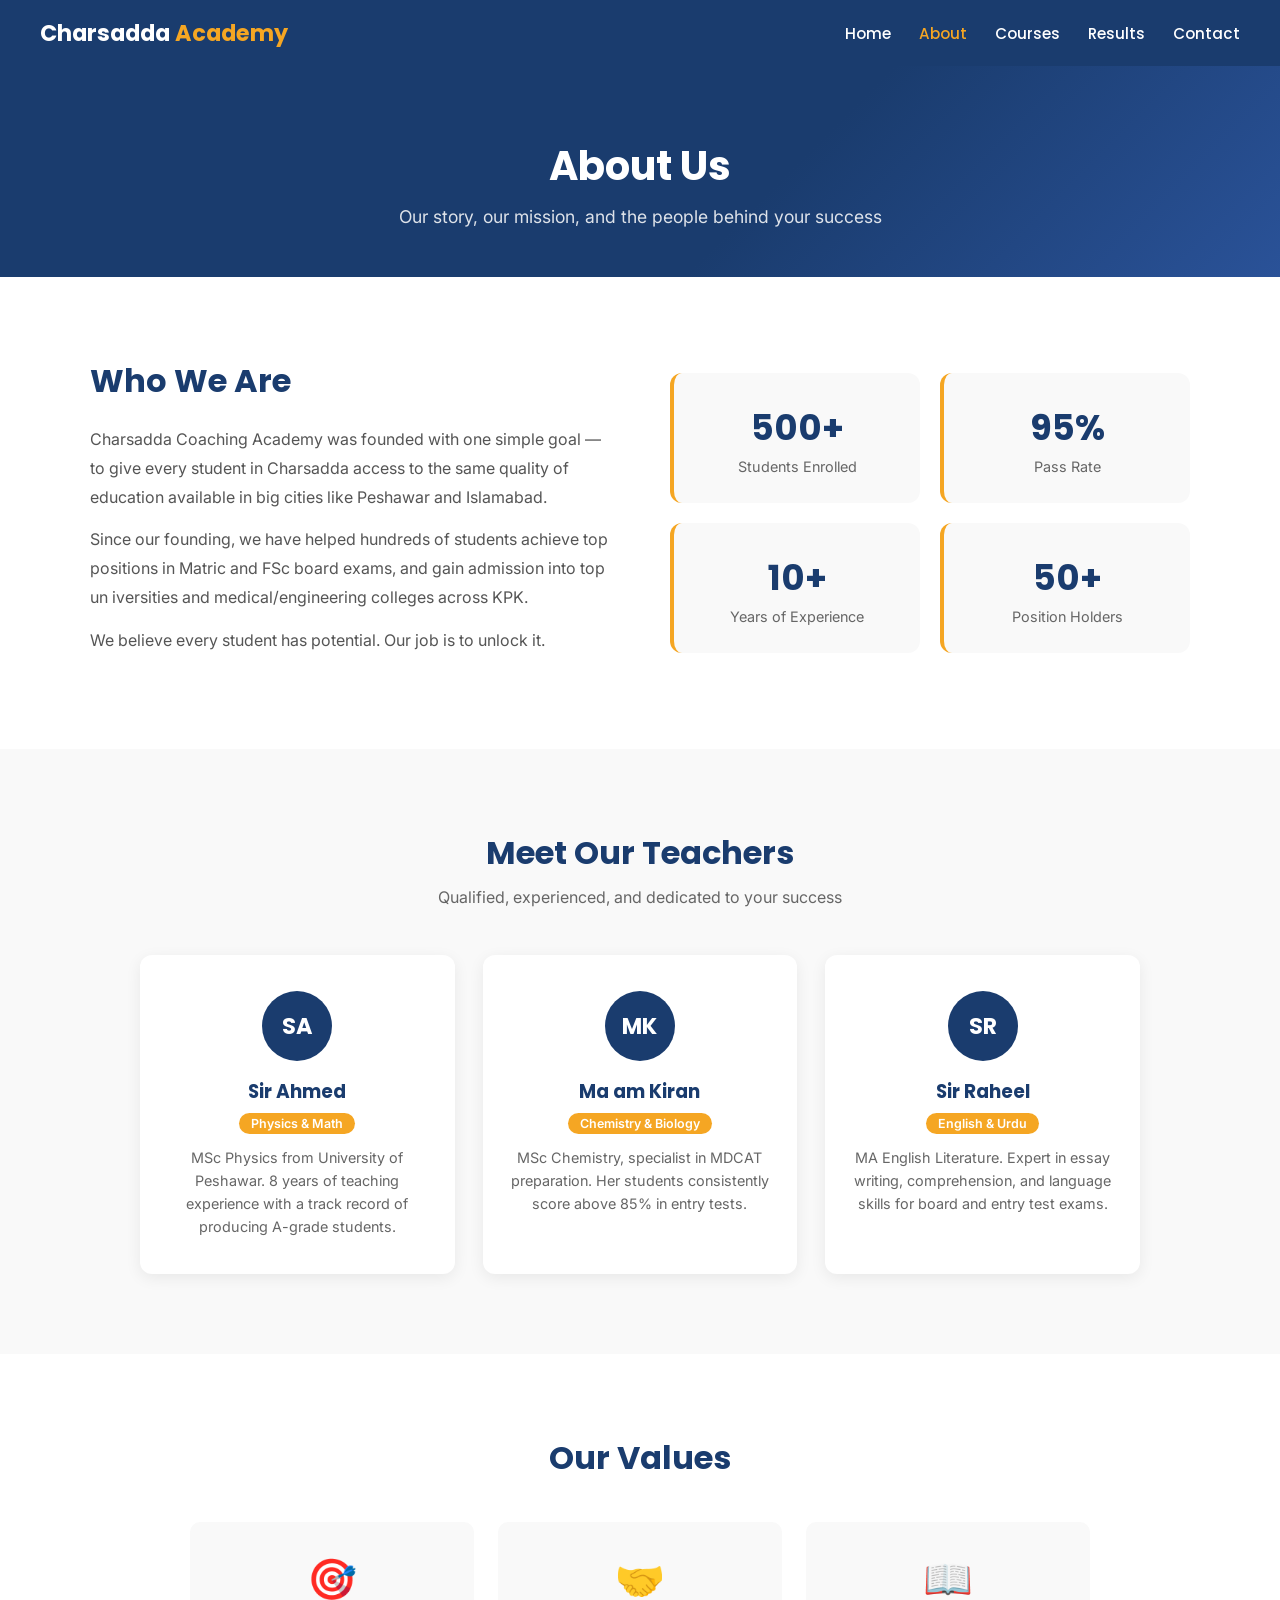
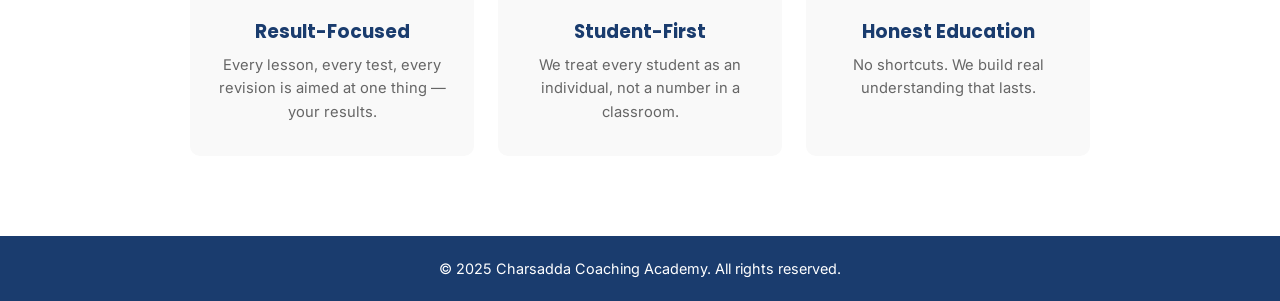
==== about.html @ f0d26df0 "Complete 5-page coaching academy website" ====
﻿<!DOCTYPE html>
<html lang="en">
<head>
  <meta charset="UTF-8" />
  <meta name="viewport" content="width=device-width, initial-scale=1.0" />
  <title>About Us | Charsadda Coaching Academy</title>
  <meta name="description" content="Learn about Charsadda Coaching Academy — our mission, our teachers, and why hundreds of students trust us every year for Matric, FSc, and entry test preparation." />
  <link href="https://fonts.googleapis.com/css2?family=Poppins:wght@400;600;700&family=Inter:wght@400;500&display=swap" rel="stylesheet" />
  <link rel="stylesheet" href="css/style.css" />
</head>
<body>

  <header>
    <nav class="navbar">
      <div class="logo">
        <span class="logo-text">Charsadda <span class="accent">Academy</span></span>
      </div>
      <ul class="nav-links">
        <li><a href="index.html">Home</a></li>
        <li><a href="about.html" class="active">About</a></li>
        <li><a href="courses.html">Courses</a></li>
        <li><a href="results.html">Results</a></li>
        <li><a href="contact.html">Contact</a></li>
      </ul>
      <button class="hamburger" id="hamburger">&#9776;</button>
    </nav>
  </header>

  <main>

    <section class="page-hero">
      <h1>About Us</h1>
      <p>Our story, our mission, and the people behind your success</p>
    </section>

    <section class="about-mission">
      <div class="about-mission-inner">
        <div class="about-text">
          <h2>Who We Are</h2>
          <p>Charsadda Coaching Academy was founded with one simple goal — to give every student in Charsadda access to the same quality of education available in big cities like Peshawar and Islamabad.</p>
          <p>Since our founding, we have helped hundreds of students achieve top positions in Matric and FSc board exams, and gain admission into top un
iversities and medical/engineering colleges across KPK.</p>
          <p>We believe every student has potential. Our job is to unlock it.</p>
        </div>
        <div class="about-stats">
          <div class="stat-box">
            <h3>500+</h3>
            <p>Students Enrolled</p>
          </div>
          <div class="stat-box">
            <h3>95%</h3>
            <p>Pass Rate</p>
          </div>
          <div class="stat-box">
            <h3>10+</h3>
            <p>Years of Experience</p>
          </div>
          <div class="stat-box">
            <h3>50+</h3>
            <p>Position Holders</p>
          </div>
        </div>
      </div>
    </section>

    <section class="teachers-section">
      <h2>Meet Our Teachers</h2>
      <p class="section-subtitle">Qualified, experienced, and dedicated to your success</p>
      <div class="teachers-grid">
        <div class="teacher-card">
          <div class="teacher-avatar">SA</div>
          <h3>Sir Ahmed</h3>
          <span class="teacher-subject">Physics & Math</span>
          <p>MSc Physics from University of Peshawar. 8 years of teaching experience with a track record of producing A-grade students.</p>
        </div>
        <div class="teacher-card">
          <div class="teacher-avatar">MK</div>
          <h3>Ma am Kiran</h3>
          <span class="teacher-subject">Chemistry & Biology</span>
          <p>MSc Chemistry, specialist in MDCAT preparation. Her students consistently score above 85% in entry tests.</p>
        </div>
        <div class="teacher-card">
          <div class="teacher-avatar">SR</div>
          <h3>Sir Raheel</h3>
          <span class="teacher-subject">English & Urdu</span>
          <p>MA English Literature. Expert in essay writing, comprehension, and language skills for board and entry test exams.</p>
        </div>
      </div>
    </section>

    <section class="values-section">
      <h2>Our Values</h2>
      <div class="values-grid">
        <div class="value-item">
          <div class="value-icon">🎯</div>
          <h3>Result-Focused</h3>
          <p>Every lesson, every test, every revision is aimed at one thing — your results.</p>
        </div>
        <div class="value-item">
          <div class="value-icon">🤝</div>
          <h3>Student-First</h3>
          <p>We treat every student as an individual, not a number in a classroom.</p>
        </div>
        <div class="value-item">
          <div class="value-icon">📖</div>
          <h3>Honest Education</h3>
          <p>No shortcuts. We build real understanding that lasts.</p>
        </div>
      </div>
    </section>

  </main>

  <footer>
    <p>&copy; 2025 Charsadda Coaching Academy. All rights reserved.</p>
  </footer>

  <script src="js/main.js"></script>
</body>
</html>
---- css/style.css ----
/* ===== RESET & BASE ===== */
* {
  margin: 0;
  padding: 0;
  box-sizing: border-box;
}

:root {
  --primary: #1A3C6E;
  --accent: #F5A623;
  --bg: #F9F9F9;
  --text: #222222;
  --white: #ffffff;
}

body {
  font-family: 'Inter', sans-serif;
  background-color: var(--bg);
  color: var(--text);
}

/* ===== NAVBAR ===== */
.navbar {
  display: flex;
  justify-content: space-between;
  align-items: center;
  background-color: var(--primary);
  padding: 16px 40px;
  position: sticky;
  top: 0;
  z-index: 1000;
}

.logo-text {
  font-family: 'Poppins', sans-serif;
  font-size: 1.4rem;
  font-weight: 700;
  color: var(--white);
}

.accent {
  color: var(--accent);
}

.nav-links {
  list-style: none;
  display: flex;
  gap: 28px;
}

.nav-links a {
  text-decoration: none;
  color: var(--white);
  font-family: 'Poppins', sans-serif;
  font-weight: 500;
  font-size: 0.95rem;
  transition: color 0.2s;
}

.nav-links a:hover,
.nav-links a.active {
  color: var(--accent);
}

.hamburger {
  display: none;
  background: none;
  border: none;
  color: var(--white);
  font-size: 1.6rem;
  cursor: pointer;
}

/* ===== HERO ===== */
.hero {
  background: linear-gradient(135deg, var(--primary) 60%, #2a5298);
  color: var(--white);
  padding: 100px 40px;
  text-align: center;
}

.hero h1 {
  font-family: 'Poppins', sans-serif;
  font-size: 3rem;
  font-weight: 700;
  margin-bottom: 16px;
}

.hero p {
  font-size: 1.15rem;
  margin-bottom: 32px;
  opacity: 0.9;
  max-width: 600px;
  margin-left: auto;
  margin-right: auto;
}

.btn-primary {
  background-color: var(--accent);
  color: var(--white);
  padding: 14px 32px;
  border-radius: 6px;
  text-decoration: none;
  font-family: 'Poppins', sans-serif;
  font-weight: 600;
  margin-right: 12px;
  transition: opacity 0.2s;
}

.btn-secondary {
  background-color: transparent;
  color: var(--white);
  padding: 14px 32px;
  border-radius: 6px;
  text-decoration: none;
  font-family: 'Poppins', sans-serif;
  font-weight: 600;
  border: 2px solid var(--white);
  transition: all 0.2s;
}

.btn-primary:hover { opacity: 0.85; }
.btn-secondary:hover { background-color: var(--white); color: var(--primary); }

/* ===== FEATURES ===== */
.features {
  padding: 80px 40px;
  text-align: center;
}

.features h2 {
  font-family: 'Poppins', sans-serif;
  font-size: 2rem;
  color: var(--primary);
  margin-bottom: 48px;
}

.features-grid {
  display: grid;
  grid-template-columns: repeat(auto-fit, minmax(220px, 1fr));
  gap: 24px;
  max-width: 1100px;
  margin: 0 auto;
}

.feature-card {
  background: var(--white);
  border-radius: 10px;
  padding: 32px 24px;
  box-shadow: 0 2px 12px rgba(0,0,0,0.07);
  transition: transform 0.2s;
}

.feature-card:hover { transform: translateY(-4px); }

.feature-card h3 {
  font-family: 'Poppins', sans-serif;
  color: var(--primary);
  margin-bottom: 10px;
}

/* ===== FOOTER ===== */
footer {
  background-color: var(--primary);
  color: var(--white);
  text-align: center;
  padding: 24px;
  font-size: 0.9rem;
}

/* ===== RESPONSIVE ===== */
@media (max-width: 768px) {
  .nav-links { display: none; }
  .hamburger { display: block; }
  .hero h1 { font-size: 2rem; }
  .hero { padding: 70px 20px; }
  .features { padding: 60px 20px; }
}
/* ===== PAGE HERO ===== */
.page-hero {
  background: linear-gradient(135deg, var(--primary) 60%, #2a5298);
  color: var(--white);
  text-align: center;
  padding: 70px 40px 50px;
}

.page-hero h1 {
  font-family: 'Poppins', sans-serif;
  font-size: 2.5rem;
  font-weight: 700;
  margin-bottom: 10px;
}

.page-hero p {
  font-size: 1.1rem;
  opacity: 0.85;
}

/* ===== COURSES ===== */
.courses-section {
  padding: 80px 40px;
  max-width: 1200px;
  margin: 0 auto;
}

.courses-grid {
  display: grid;
  grid-template-columns: repeat(auto-fit, minmax(300px, 1fr));
  gap: 30px;
}

.course-card {
  background: var(--white);
  border-radius: 12px;
  padding: 36px 28px;
  box-shadow: 0 4px 20px rgba(0,0,0,0.08);
  display: flex;
  flex-direction: column;
  gap: 16px;
  transition: transform 0.2s;
}

.course-card:hover { transform: translateY(-5px); }

.course-card.featured {
  border: 2px solid var(--accent);
  position: relative;
}

.course-badge {
  display: inline-block;
  background-color: var(--accent);
  color: var(--white);
  font-family: 'Poppins', sans-serif;
  font-weight: 600;
  font-size: 0.8rem;
  padding: 4px 14px;
  border-radius: 20px;
  width: fit-content;
}

.course-card h2 {
  font-family: 'Poppins', sans-serif;
  font-size: 1.4rem;
  color: var(--primary);
}

.course-card p {
  color: #555;
  line-height: 1.6;
}

.course-details {
  list-style: none;
  display: flex;
  flex-direction: column;
  gap: 8px;
}

.course-details li {
  font-size: 0.9rem;
  color: #444;
}

/* ===== CTA BANNER ===== */
.cta-banner {
  background-color: var(--primary);
  color: var(--white);
  text-align: center;
  padding: 70px 40px;
}

.cta-banner h2 {
  font-family: 'Poppins', sans-serif;
  font-size: 2rem;
  margin-bottom: 12px;
}

.cta-banner p {
  margin-bottom: 28px;
  opacity: 0.9;
  font-size: 1.05rem;
}

@media (max-width: 768px) {
  .courses-section { padding: 50px 20px; }
  .page-hero { padding: 50px 20px 40px; }
}
/* ===== ABOUT PAGE ===== */
.about-mission {
  padding: 80px 40px;
  background: var(--white);
}

.about-mission-inner {
  max-width: 1100px;
  margin: 0 auto;
  display: grid;
  grid-template-columns: 1fr 1fr;
  gap: 60px;
  align-items: center;
}

.about-text h2 {
  font-family: "Poppins", sans-serif;
  font-size: 2rem;
  color: var(--primary);
  margin-bottom: 20px;
}

.about-text p {
  color: #555;
  line-height: 1.8;
  margin-bottom: 14px;
}

.about-stats {
  display: grid;
  grid-template-columns: 1fr 1fr;
  gap: 20px;
}

.stat-box {
  background: var(--bg);
  border-radius: 12px;
  padding: 28px 20px;
  text-align: center;
  border-left: 4px solid var(--accent);
}

.stat-box h3 {
  font-family: "Poppins", sans-serif;
  font-size: 2.2rem;
  color: var(--primary);
  font-weight: 700;
}

.stat-box p {
  color: #666;
  font-size: 0.9rem;
  margin-top: 4px;
}

.teachers-section {
  padding: 80px 40px;
  text-align: center;
  background: var(--bg);
}

.teachers-section h2 {
  font-family: "Poppins", sans-serif;
  font-size: 2rem;
  color: var(--primary);
  margin-bottom: 10px;
}

.section-subtitle {
  color: #666;
  margin-bottom: 48px;
  font-size: 1rem;
}

.teachers-grid {
  display: grid;
  grid-template-columns: repeat(auto-fit, minmax(260px, 1fr));
  gap: 28px;
  max-width: 1000px;
  margin: 0 auto;
}

.teacher-card {
  background: var(--white);
  border-radius: 12px;
  padding: 36px 24px;
  box-shadow: 0 4px 16px rgba(0,0,0,0.07);
  transition: transform 0.2s;
}

.teacher-card:hover { transform: translateY(-4px); }

.teacher-avatar {
  width: 70px;
  height: 70px;
  background: var(--primary);
  color: var(--white);
  font-family: "Poppins", sans-serif;
  font-weight: 700;
  font-size: 1.4rem;
  border-radius: 50%;
  display: flex;
  align-items: center;
  justify-content: center;
  margin: 0 auto 16px;
}

.teacher-card h3 {
  font-family: "Poppins", sans-serif;
  color: var(--primary);
  margin-bottom: 6px;
}

.teacher-subject {
  display: inline-block;
  background: var(--accent);
  color: var(--white);
  font-size: 0.78rem;
  font-weight: 600;
  padding: 3px 12px;
  border-radius: 20px;
  margin-bottom: 12px;
}

.teacher-card p {
  color: #666;
  font-size: 0.9rem;
  line-height: 1.6;
}

.values-section {
  padding: 80px 40px;
  background: var(--white);
  text-align: center;
}

.values-section h2 {
  font-family: "Poppins", sans-serif;
  font-size: 2rem;
  color: var(--primary);
  margin-bottom: 40px;
}

.values-grid {
  display: grid;
  grid-template-columns: repeat(auto-fit, minmax(220px, 1fr));
  gap: 24px;
  max-width: 900px;
  margin: 0 auto;
}

.value-item {
  padding: 32px 20px;
  border-radius: 10px;
  background: var(--bg);
}

.value-icon { font-size: 2.5rem; margin-bottom: 14px; }

.value-item h3 {
  font-family: "Poppins", sans-serif;
  color: var(--primary);
  margin-bottom: 8px;
}

.value-item p { color: #666; font-size: 0.92rem; line-height: 1.6; }

@media (max-width: 768px) {
  .about-mission-inner { grid-template-columns: 1fr; gap: 40px; }
  .about-mission, .teachers-section, .values-section { padding: 50px 20px; }
}

/* ===== RESULTS PAGE ===== */
.results-stats {
  background: var(--primary);
  padding: 60px 40px;
}

.results-stats-grid {
  display: grid;
  grid-template-columns: repeat(auto-fit, minmax(180px, 1fr));
  gap: 24px;
  max-width: 1000px;
  margin: 0 auto;
  text-align: center;
}

.results-stat h2 {
  font-family: "Poppins", sans-serif;
  font-size: 2.8rem;
  color: var(--accent);
  font-weight: 700;
}

.results-stat p {
  color: var(--white);
  font-size: 0.95rem;
  margin-top: 6px;
}

/* TOP STUDENTS */
.top-students {
  padding: 80px 40px;
  text-align: center;
  background: var(--bg);
}

.top-students h2 {
  font-family: "Poppins", sans-serif;
  font-size: 2rem;
  color: var(--primary);
  margin-bottom: 10px;
}

.students-grid {
  display: grid;
  grid-template-columns: repeat(auto-fit, minmax(280px, 1fr));
  gap: 28px;
  max-width: 1000px;
  margin: 0 auto;
}

.student-card {
  background: var(--white);
  border-radius: 12px;
  padding: 36px 24px;
  box-shadow: 0 4px 16px rgba(0,0,0,0.08);
  display: flex;
  flex-direction: column;
  align-items: center;
  gap: 10px;
}

.student-card.gold { border-top: 4px solid #FFD700; }
.student-card.silver { border-top: 4px solid #C0C0C0; }
.student-card.bronze { border-top: 4px solid #CD7F32; }

.rank-badge {
  background: var(--primary);
  color: var(--white);
  font-size: 0.78rem;
  font-weight: 600;
  padding: 4px 14px;
  border-radius: 20px;
  font-family: "Poppins", sans-serif;
}

.student-avatar {
  width: 65px;
  height: 65px;
  background: var(--accent);
  color: var(--white);
  font-family: "Poppins", sans-serif;
  font-weight: 700;
  font-size: 1.3rem;
  border-radius: 50%;
  display: flex;
  align-items: center;
  justify-content: center;
}

.student-card h3 {
  font-family: "Poppins", sans-serif;
  color: var(--primary);
  font-size: 1.1rem;
}

.student-detail {
  font-size: 0.88rem;
  color: #555;
  font-weight: 500;
}

.student-quote {
  font-size: 0.88rem;
  color: #777;
  font-style: italic;
  text-align: center;
  line-height: 1.5;
}

/* TESTIMONIALS */
.testimonials {
  padding: 80px 40px;
  background: var(--white);
  text-align: center;
}

.testimonials h2 {
  font-family: "Poppins", sans-serif;
  font-size: 2rem;
  color: var(--primary);
  margin-bottom: 40px;
}

.testimonials-grid {
  display: grid;
  grid-template-columns: repeat(auto-fit, minmax(260px, 1fr));
  gap: 24px;
  max-width: 1000px;
  margin: 0 auto;
}

.testimonial-card {
  background: var(--bg);
  border-radius: 12px;
  padding: 32px 24px;
  border-left: 4px solid var(--accent);
  text-align: left;
}

.testimonial-card p {
  color: #444;
  font-style: italic;
  line-height: 1.7;
  margin-bottom: 16px;
}

.testimonial-card h4 {
  color: var(--primary);
  font-family: "Poppins", sans-serif;
  font-size: 0.88rem;
}

@media (max-width: 768px) {
  .results-stats, .top-students, .testimonials { padding: 50px 20px; }
}

/* ===== CONTACT PAGE ===== */
.contact-section {
  padding: 80px 40px;
  background: var(--bg);
}

.contact-wrapper {
  display: grid;
  grid-template-columns: 1fr 1fr;
  gap: 50px;
  max-width: 1100px;
  margin: 0 auto;
}

.contact-form-box, .contact-info-box {
  background: var(--white);
  border-radius: 12px;
  padding: 40px 32px;
  box-shadow: 0 4px 20px rgba(0,0,0,0.07);
}

.contact-form-box h2, .contact-info-box h2 {
  font-family: "Poppins", sans-serif;
  font-size: 1.5rem;
  color: var(--primary);
  margin-bottom: 28px;
}

.form-group {
  display: flex;
  flex-direction: column;
  margin-bottom: 20px;
}

.form-group label {
  font-family: "Poppins", sans-serif;
  font-size: 0.88rem;
  font-weight: 600;
  color: var(--primary);
  margin-bottom: 6px;
}

.form-group input,
.form-group select,
.form-group textarea {
  padding: 12px 14px;
  border: 1.5px solid #ddd;
  border-radius: 8px;
  font-family: "Inter", sans-serif;
  font-size: 0.95rem;
  color: var(--text);
  outline: none;
  transition: border-color 0.2s;
  background: var(--bg);
}

.form-group input:focus,
.form-group select:focus,
.form-group textarea:focus {
  border-color: var(--primary);
}

.btn-submit {
  width: 100%;
  padding: 14px;
  background: var(--primary);
  color: var(--white);
  border: none;
  border-radius: 8px;
  font-family: "Poppins", sans-serif;
  font-size: 1rem;
  font-weight: 600;
  cursor: pointer;
  transition: background 0.2s;
}

.btn-submit:hover { background: #2a5298; }

/* CONTACT INFO */
.info-item {
  display: flex;
  align-items: flex-start;
  gap: 16px;
  margin-bottom: 24px;
}

.info-icon {
  font-size: 1.5rem;
  margin-top: 2px;
}

.info-item h4 {
  font-family: "Poppins", sans-serif;
  color: var(--primary);
  font-size: 0.92rem;
  margin-bottom: 4px;
}

.info-item p {
  color: #555;
  font-size: 0.92rem;
}

.map-embed {
  margin-top: 24px;
  border-radius: 10px;
  overflow: hidden;
}

@media (max-width: 768px) {
  .contact-wrapper { grid-template-columns: 1fr; }
  .contact-section { padding: 50px 20px; }
}
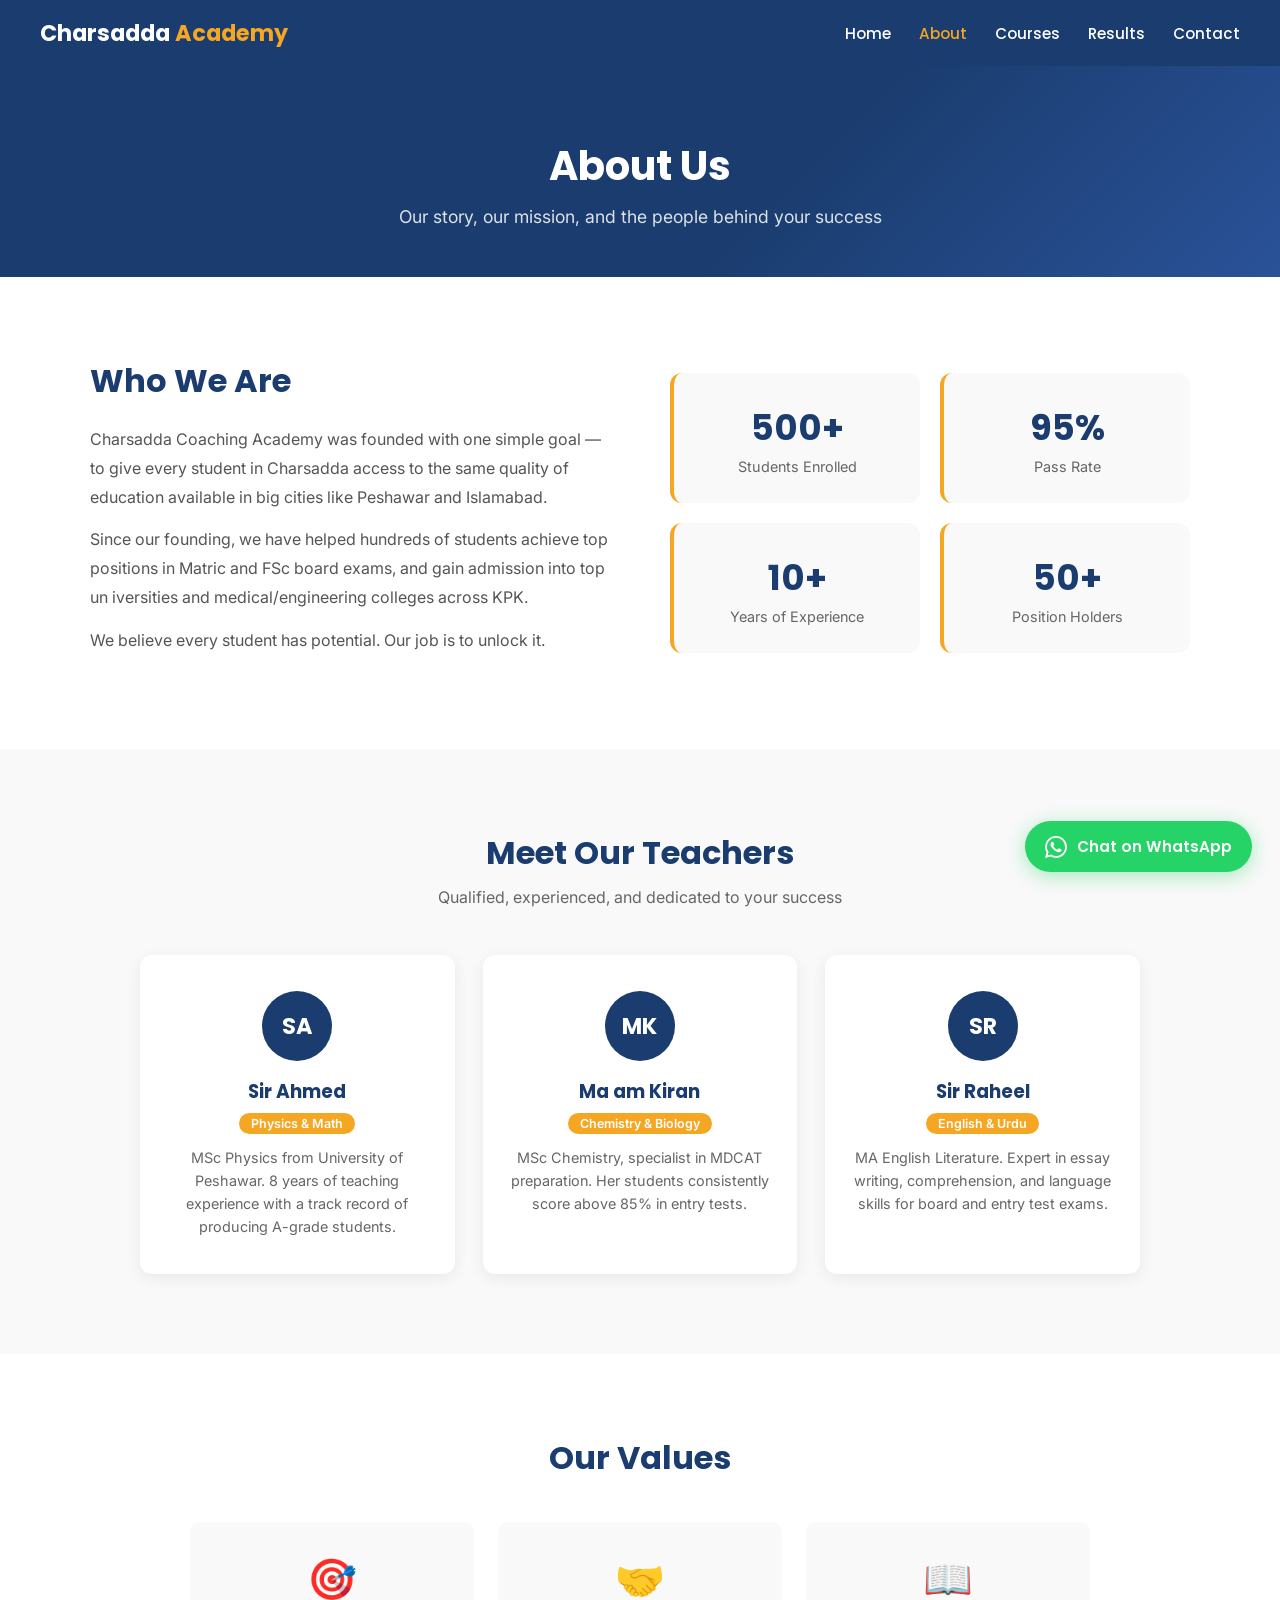
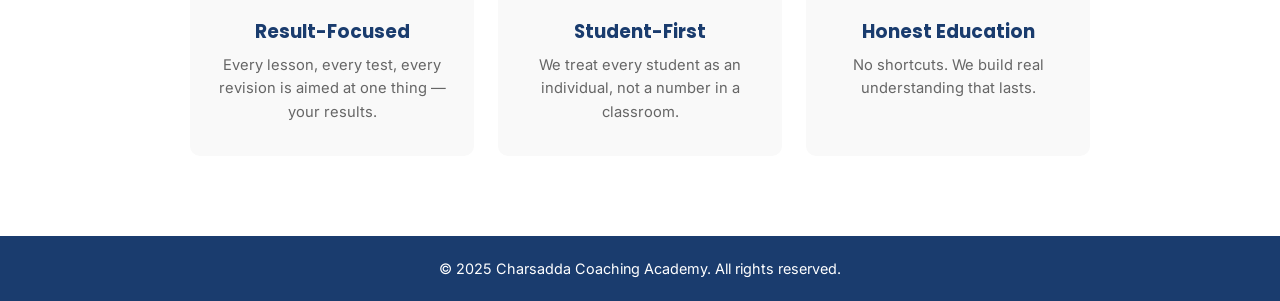
==== commit 160c6d44: "Add favicon and WhatsApp floating button" ====
--- a/about.html
+++ b/about.html
@@ -3,10 +3,37 @@
 <head>
   <meta charset="UTF-8" />
   <meta name="viewport" content="width=device-width, initial-scale=1.0" />
-  <title>About Us | Charsadda Coaching Academy</title>
-  <meta name="description" content="Learn about Charsadda Coaching Academy — our mission, our teachers, and why hundreds of students trust us every year for Matric, FSc, and entry test preparation." />
+  <title>About Us | Charsadda Coaching Academy — 10+ Years of Excellence</title>
+  <meta name="description" content="Learn about Charsadda Coaching Academy — founded to bring big-city education quality to KPK. Meet our experienced teachers and discover our mission." />
+  <meta name="keywords" content="about Charsadda academy, experienced teachers Charsadda, coaching academy KPK history, qualified tutors Charsadda, education academy Charsadda Pakistan" />
+  <meta name="author" content="Charsadda Coaching Academy" />
   <link href="https://fonts.googleapis.com/css2?family=Poppins:wght@400;600;700&family=Inter:wght@400;500&display=swap" rel="stylesheet" />
+  <link rel="icon" href="data:image/svg+xml,<svg xmlns=%22http://www.w3.org/2000/svg%22 viewBox=%220 0 100 100%22><text y=%22.9em%22 font-size=%2290%22>🎓</text></svg>" />
   <link rel="stylesheet" href="css/style.css" />
+  <script type="application/ld+json">
+  {
+    "@context": "https://schema.org",
+    "@type": "EducationalOrganization",
+    "name": "Charsadda Coaching Academy",
+    "description": "Top coaching academy in Charsadda offering Matric, FSc, and entry test preparation.",
+    "url": "https://charsadda-academy.netlify.app",
+    "telephone": "+92-300-1234567",
+    "address": {
+      "@type": "PostalAddress",
+      "streetAddress": "Main Bazaar",
+      "addressLocality": "Charsadda",
+      "addressRegion": "KPK",
+      "postalCode": "24500",
+      "addressCountry": "PK"
+    },
+    "geo": {
+      "@type": "GeoCoordinates",
+      "latitude": 34.1482,
+      "longitude": 71.7286
+    },
+    "openingHours": "Mo-Sa 08:00-18:00"
+  }
+  </script>
 </head>
 <body>
 
@@ -115,6 +142,30 @@
     <p>&copy; 2025 Charsadda Coaching Academy. All rights reserved.</p>
   </footer>
 
+
+  <!-- WHATSAPP FLOATING BUTTON -->
+
+  <a href="https://wa.me/923101909884?text=Hello%2C%20I%20want%20to%20enroll%20in%20your%20academy" 
+
+     class="whatsapp-float" 
+
+     target="_blank" 
+
+     aria-label="Chat on WhatsApp">
+
+    <svg viewBox="0 0 24 24" xmlns="http://www.w3.org/2000/svg">
+
+      <path d="M17.472 14.382c-.297-.149-1.758-.867-2.03-.967-.273-.099-.471-.148-.67.15-.197.297-.767.966-.94 1.164-.173.199-.347.223-.644.075-.297-.15-1.255-.463-2.39-1.475-.883-.788-1.48-1.761-1.653-2.059-.173-.297-.018-.458.13-.606.134-.133.298-.347.446-.52.149-.174.198-.298.298-.497.099-.198.05-.371-.025-.52-.075-.149-.669-1.612-.916-2.207-.242-.579-.487-.5-.669-.51-.173-.008-.371-.01-.57-.01-.198 0-.52.074-.792.372-.272.297-1.04 1.016-1.04 2.479 0 1.462 1.065 2.875 1.213 3.074.149.198 2.096 3.2 5.077 4.487.709.306 1.262.489 1.694.625.712.227 1.36.195 1.871.118.571-.085 1.758-.719 2.006-1.413.248-.694.248-1.289.173-1.413-.074-.124-.272-.198-.57-.347m-5.421 7.403h-.004a9.87 9.87 0 01-5.031-1.378l-.361-.214-3.741.982.998-3.648-.235-.374a9.86 9.86 0 01-1.51-5.26c.001-5.45 4.436-9.884 9.888-9.884 2.64 0 5.122 1.03 6.988 2.898a9.825 9.825 0 012.893 6.994c-.003 5.45-4.437 9.884-9.885 9.884m8.413-18.297A11.815 11.815 0 0012.05 0C5.495 0 .16 5.335.157 11.892c0 2.096.547 4.142 1.588 5.945L.057 24l6.305-1.654a11.882 11.882 0 005.683 1.448h.005c6.554 0 11.89-5.335 11.893-11.893a11.821 11.821 0 00-3.48-8.413z"/>
+
+    </svg>
+
+    <span>Chat on WhatsApp</span>
+
+  </a>
+
   <script src="js/main.js"></script>
 </body>
 </html>
+
+
+
--- a/css/style.css
+++ b/css/style.css
@@ -727,3 +727,40 @@
   .contact-wrapper { grid-template-columns: 1fr; }
   .contact-section { padding: 50px 20px; }
 }
+
+/* ===== WHATSAPP FLOATING BUTTON ===== */
+.whatsapp-float {
+  position: fixed;
+  bottom: 28px;
+  right: 28px;
+  background-color: #25D366;
+  color: white;
+  border-radius: 50px;
+  display: flex;
+  align-items: center;
+  gap: 10px;
+  padding: 14px 20px;
+  text-decoration: none;
+  font-family: "Poppins", sans-serif;
+  font-weight: 600;
+  font-size: 0.95rem;
+  box-shadow: 0 4px 20px rgba(37, 211, 102, 0.4);
+  z-index: 9999;
+  transition: transform 0.2s, box-shadow 0.2s;
+}
+
+.whatsapp-float:hover {
+  transform: translateY(-3px);
+  box-shadow: 0 6px 24px rgba(37, 211, 102, 0.5);
+}
+
+.whatsapp-float svg {
+  width: 22px;
+  height: 22px;
+  fill: white;
+}
+
+@media (max-width: 768px) {
+  .whatsapp-float span { display: none; }
+  .whatsapp-float { padding: 14px; border-radius: 50%; }
+}
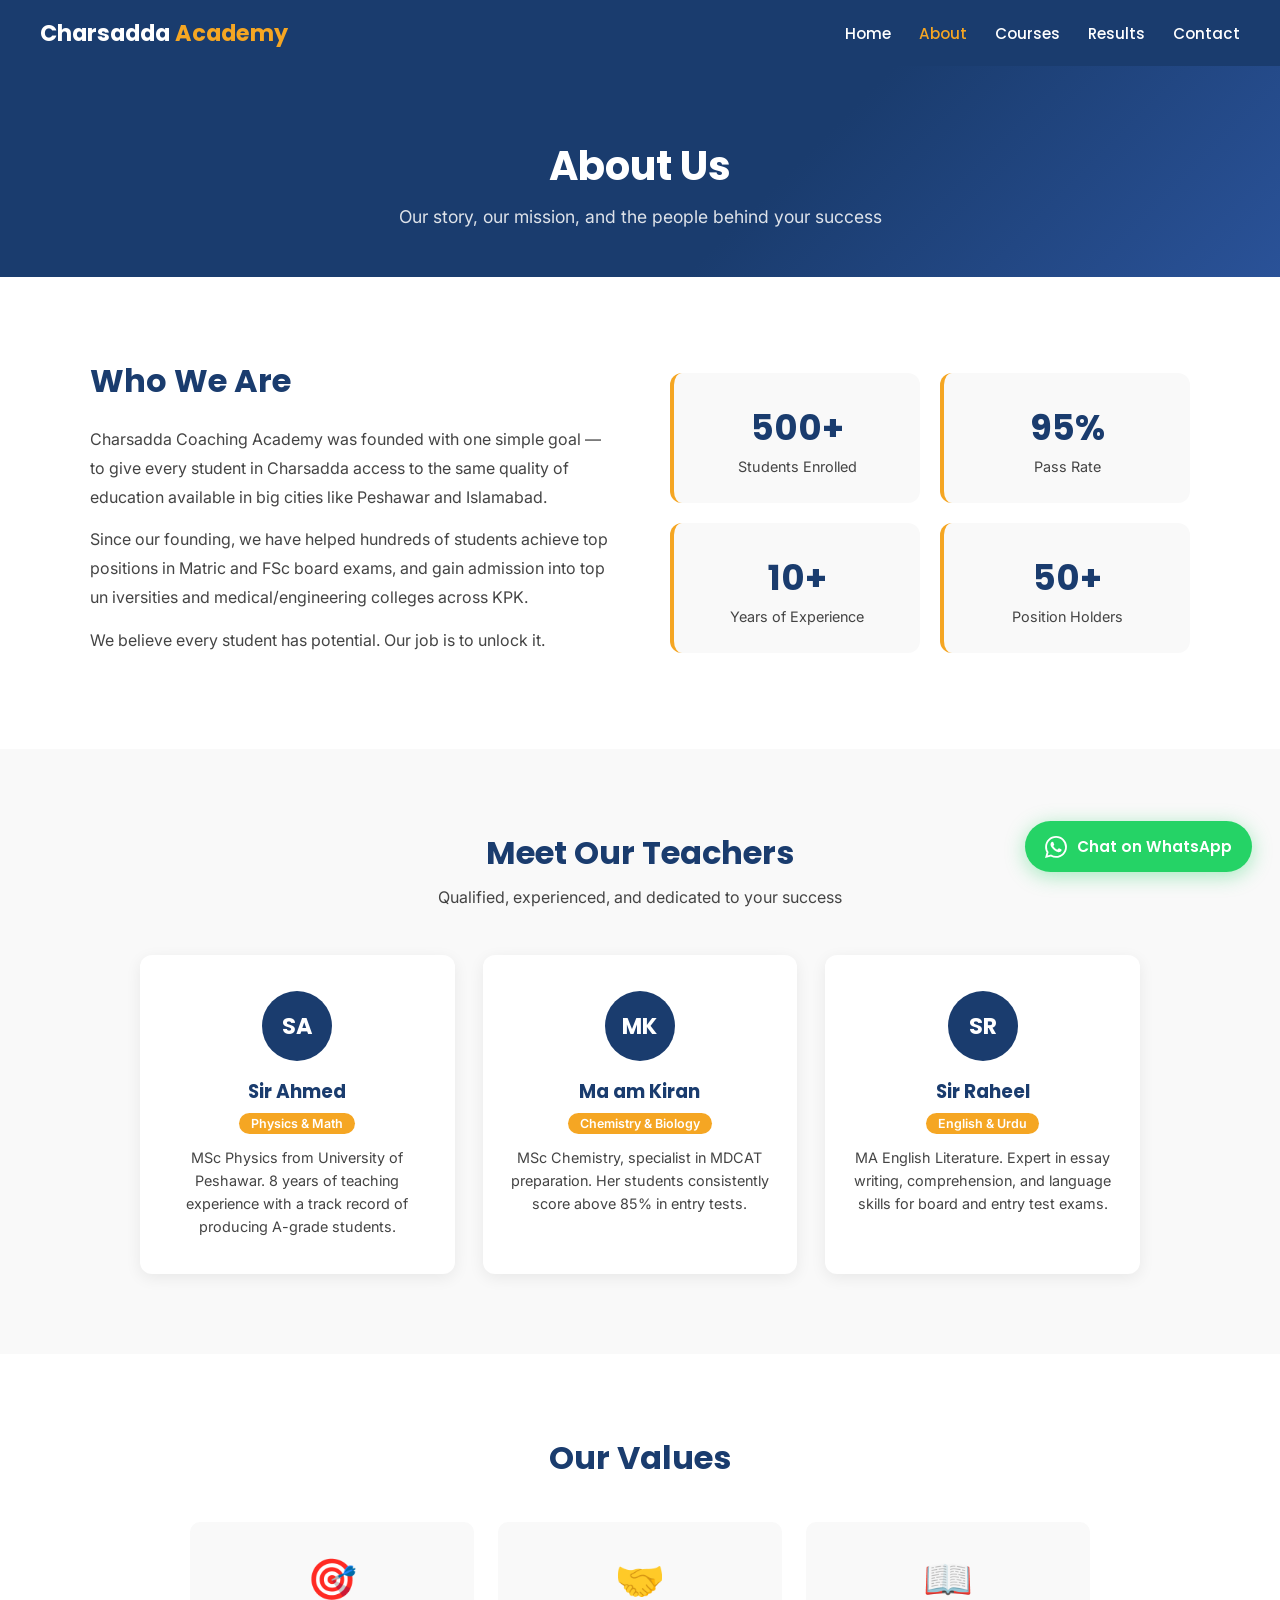
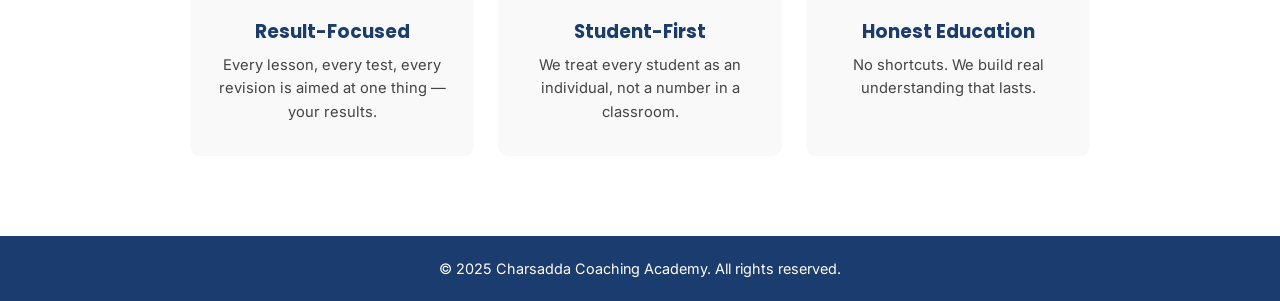
==== commit 978cb57b: "Fix contrast ratios and add font preconnect for performance" ====
--- a/about.html
+++ b/about.html
@@ -7,6 +7,9 @@
   <meta name="description" content="Learn about Charsadda Coaching Academy — founded to bring big-city education quality to KPK. Meet our experienced teachers and discover our mission." />
   <meta name="keywords" content="about Charsadda academy, experienced teachers Charsadda, coaching academy KPK history, qualified tutors Charsadda, education academy Charsadda Pakistan" />
   <meta name="author" content="Charsadda Coaching Academy" />
+  <meta name="google-site-verification" content="sOw9ZVfRwNELcn8TjlsTpXK3ODfFvUYFSTOkKNCbbgM" />
+  <link rel="preconnect" href="https://fonts.googleapis.com" />
+  <link rel="preconnect" href="https://fonts.gstatic.com" crossorigin />
   <link href="https://fonts.googleapis.com/css2?family=Poppins:wght@400;600;700&family=Inter:wght@400;500&display=swap" rel="stylesheet" />
   <link rel="icon" href="data:image/svg+xml,<svg xmlns=%22http://www.w3.org/2000/svg%22 viewBox=%220 0 100 100%22><text y=%22.9em%22 font-size=%2290%22>🎓</text></svg>" />
   <link rel="stylesheet" href="css/style.css" />
@@ -169,3 +172,5 @@
 
 
 
+
+
--- a/css/style.css
+++ b/css/style.css
@@ -1,4 +1,4 @@
-/* ===== RESET & BASE ===== */
+﻿/* ===== RESET & BASE ===== */
 * {
   margin: 0;
   padding: 0;
@@ -246,7 +246,7 @@
 }
 
 .course-card p {
-  color: #555;
+  color: #444;
   line-height: 1.6;
 }
 
@@ -309,7 +309,7 @@
 }
 
 .about-text p {
-  color: #555;
+  color: #444;
   line-height: 1.8;
   margin-bottom: 14px;
 }
@@ -336,7 +336,7 @@
 }
 
 .stat-box p {
-  color: #666;
+  color: #444;
   font-size: 0.9rem;
   margin-top: 4px;
 }
@@ -355,7 +355,7 @@
 }
 
 .section-subtitle {
-  color: #666;
+  color: #444;
   margin-bottom: 48px;
   font-size: 1rem;
 }
@@ -411,7 +411,7 @@
 }
 
 .teacher-card p {
-  color: #666;
+  color: #444;
   font-size: 0.9rem;
   line-height: 1.6;
 }
@@ -451,7 +451,7 @@
   margin-bottom: 8px;
 }
 
-.value-item p { color: #666; font-size: 0.92rem; line-height: 1.6; }
+.value-item p { color: #444; font-size: 0.92rem; line-height: 1.6; }
 
 @media (max-width: 768px) {
   .about-mission-inner { grid-template-columns: 1fr; gap: 40px; }
@@ -555,13 +555,13 @@
 
 .student-detail {
   font-size: 0.88rem;
-  color: #555;
+  color: #444;
   font-weight: 500;
 }
 
 .student-quote {
   font-size: 0.88rem;
-  color: #777;
+  color: #555;
   font-style: italic;
   text-align: center;
   line-height: 1.5;
@@ -713,7 +713,7 @@
 }
 
 .info-item p {
-  color: #555;
+  color: #444;
   font-size: 0.92rem;
 }
 
@@ -764,3 +764,4 @@
   .whatsapp-float span { display: none; }
   .whatsapp-float { padding: 14px; border-radius: 50%; }
 }
+
